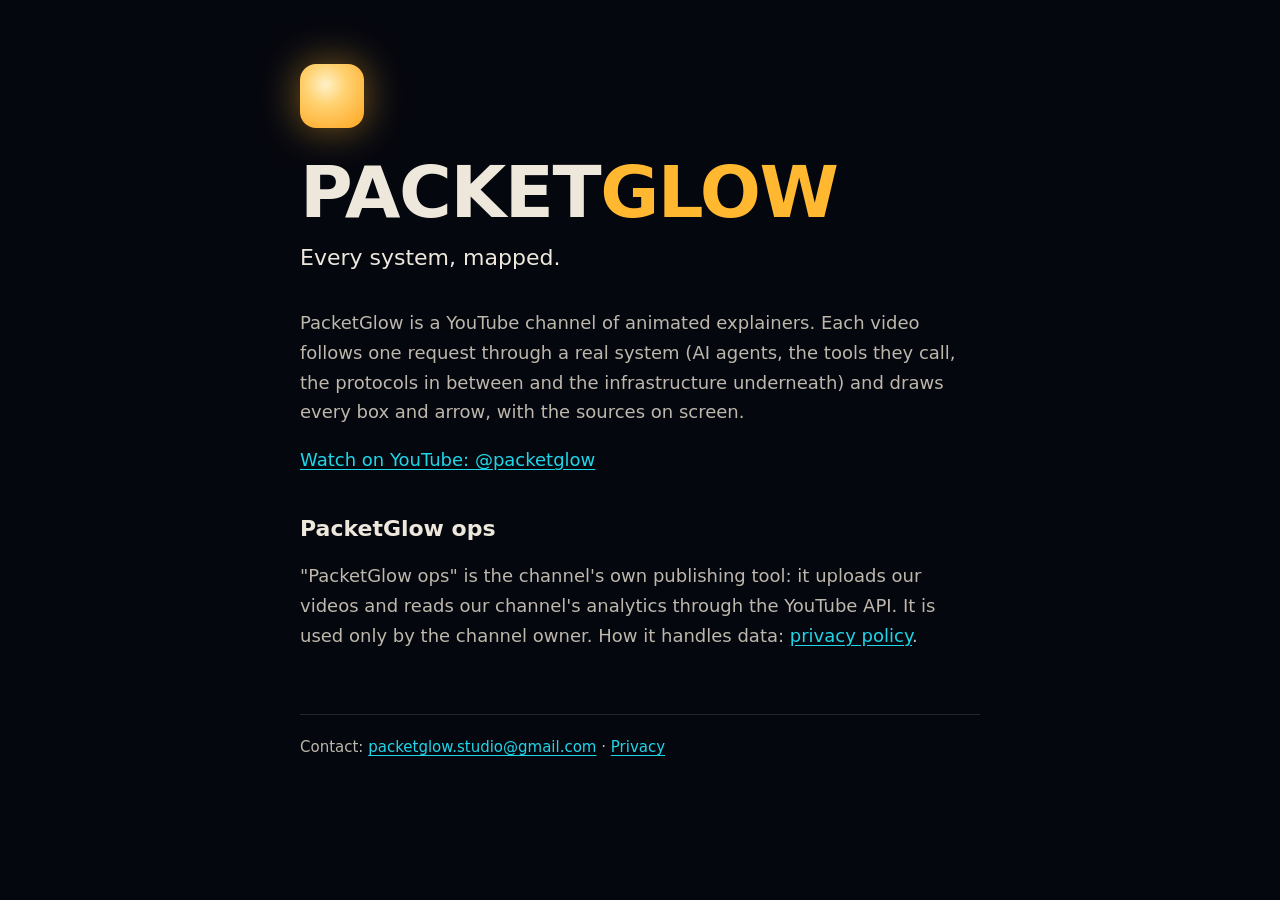
==== index.html @ 99ac0755 "PacketGlow homepage and privacy policy" ====
<!doctype html>
<html lang="en">
<head>
<meta charset="utf-8"><meta name="viewport" content="width=device-width, initial-scale=1">
<title>PacketGlow · Every system, mapped</title>
<meta name="description" content="Animated explainers that follow one request through AI agents, protocols and the systems underneath, with every source on screen.">
<link rel="stylesheet" href="style.css">
</head>
<body>
<div class="mark" aria-hidden="true"></div>
<h1>Packet<b>glow</b></h1>
<p class="lede">Every system, mapped.</p>
<p>PacketGlow is a YouTube channel of animated explainers. Each video follows one request through a real system (AI agents,
the tools they call, the protocols in between and the infrastructure underneath) and draws every box and arrow, with the
sources on screen.</p>
<p><a href="https://www.youtube.com/@packetglow">Watch on YouTube: @packetglow</a></p>
<h2>PacketGlow ops</h2>
<p>"PacketGlow ops" is the channel's own publishing tool: it uploads our videos and reads our channel's analytics through
the YouTube API. It is used only by the channel owner. How it handles data: <a href="privacy/">privacy policy</a>.</p>
<footer>Contact: <a href="mailto:packetglow.studio@gmail.com">packetglow.studio@gmail.com</a> · <a href="privacy/">Privacy</a></footer>
</body>
</html>
---- style.css ----
:root { --bg: #05070F; --ink: #EEE8DC; --ink-2: #BDB7AC; --amber: #FFB830; --cyan: #1FD6E8; --hair: rgba(238,232,220,.14); }
* { box-sizing: border-box; }
html { background: var(--bg); color: var(--ink); }
body { margin: 0 auto; max-width: 720px; padding: 64px 20px 96px; font: 18px/1.65 "IBM Plex Sans", system-ui, -apple-system, sans-serif; }
a { color: var(--cyan); text-underline-offset: 3px; }
h1 { font: 900 clamp(40px, 9vw, 72px)/1 Archivo, system-ui, sans-serif; letter-spacing: -.02em; text-transform: uppercase; margin: 0 0 12px; }
h1 b { color: var(--amber); }
h2 { font: 800 22px/1.3 Archivo, system-ui, sans-serif; margin: 40px 0 8px; }
p, li { color: var(--ink-2); }
strong { color: var(--ink); }
.lede { font-size: 22px; color: var(--ink); margin: 0 0 32px; }
.mark { width: 64px; height: 64px; border-radius: 16px; background: radial-gradient(circle at 40% 32%, #FFF1C9, #FFD271 35%, #FFA41F);
  box-shadow: 0 0 40px rgba(255,184,48,.5); margin-bottom: 28px; }
footer { margin-top: 64px; padding-top: 20px; border-top: 1px solid var(--hair); font-size: 15px; color: var(--ink-2); }
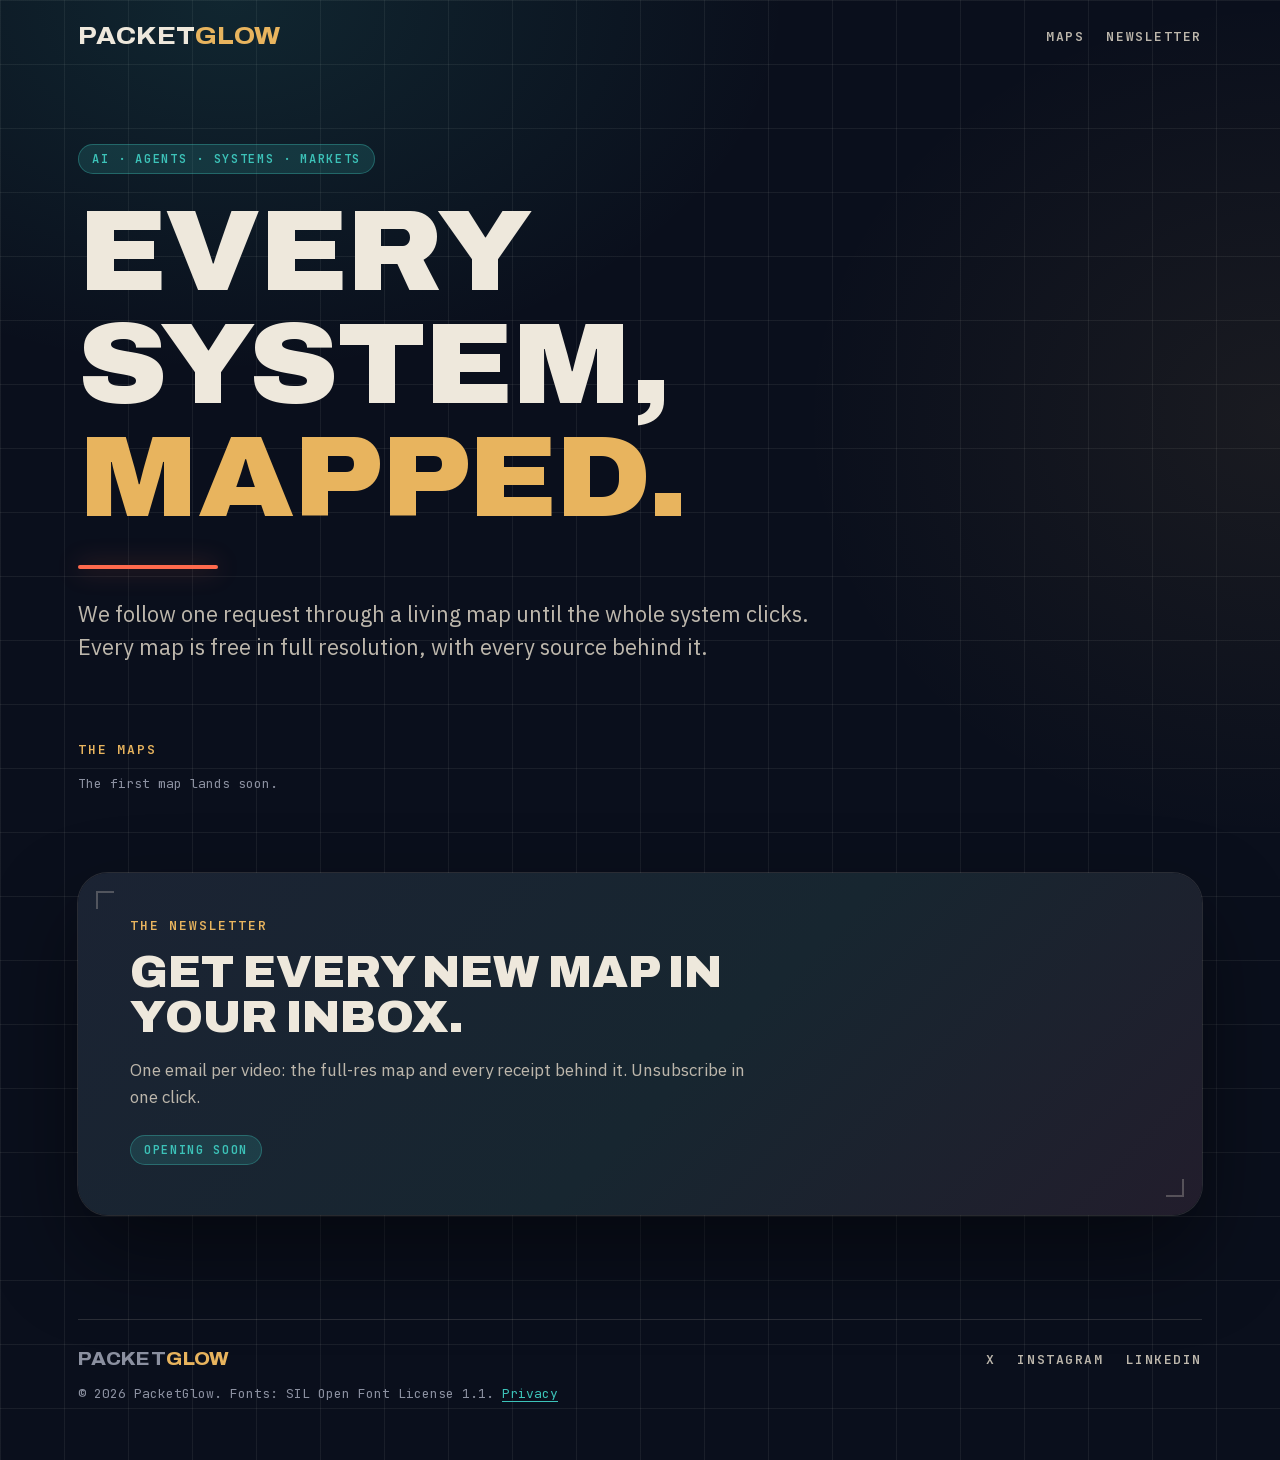
==== commit caefca71: "Channel site from youtube-explainer main (77022d5): homepage, privacy, 404, sitemap Co-Authored-By: " ====
--- a/index.html
+++ b/index.html
@@ -1,22 +1,43 @@
 <!doctype html>
 <html lang="en">
 <head>
-<meta charset="utf-8"><meta name="viewport" content="width=device-width, initial-scale=1">
-<title>PacketGlow · Every system, mapped</title>
-<meta name="description" content="Animated explainers that follow one request through AI agents, protocols and the systems underneath, with every source on screen.">
+<meta charset="utf-8">
+<meta name="viewport" content="width=device-width, initial-scale=1">
+<title>PacketGlow: Every system, mapped.</title>
+<meta name="description" content="We follow one request through a living map until the whole system clicks.">
+<link rel="canonical" href="https://packetglow.github.io/">
+<meta name="theme-color" content="#0A0F1C">
+<meta property="og:site_name" content="PacketGlow">
+<meta property="og:type" content="website">
+<meta property="og:title" content="PacketGlow: Every system, mapped.">
+<meta property="og:description" content="We follow one request through a living map until the whole system clicks.">
+<meta property="og:url" content="https://packetglow.github.io/">
+<meta name="twitter:card" content="summary">
+<link rel="icon" href="data:image/svg+xml,%3Csvg xmlns='http://www.w3.org/2000/svg' viewBox='0 0 64 64'%3E%3Crect width='64' height='64' rx='16' fill='%230A0F1C'/%3E%3Cpath d='M12 44 C28 44 24 20 40 20 H52' fill='none' stroke='%239AA0B2' stroke-width='5' stroke-linecap='round'/%3E%3Ccircle cx='40' cy='20' r='8' fill='%23E8B45E'/%3E%3C/svg%3E">
+<link rel="stylesheet" href="fonts/fonts.css">
 <link rel="stylesheet" href="style.css">
 </head>
 <body>
-<div class="mark" aria-hidden="true"></div>
-<h1>Packet<b>glow</b></h1>
-<p class="lede">Every system, mapped.</p>
-<p>PacketGlow is a YouTube channel of animated explainers. Each video follows one request through a real system (AI agents,
-the tools they call, the protocols in between and the infrastructure underneath) and draws every box and arrow, with the
-sources on screen.</p>
-<p><a href="https://www.youtube.com/@packetglow">Watch on YouTube: @packetglow</a></p>
-<h2>PacketGlow ops</h2>
-<p>"PacketGlow ops" is the channel's own publishing tool: it uploads our videos and reads our channel's analytics through
-the YouTube API. It is used only by the channel owner. How it handles data: <a href="privacy/">privacy policy</a>.</p>
-<footer>Contact: <a href="mailto:packetglow.studio@gmail.com">packetglow.studio@gmail.com</a> · <a href="privacy/">Privacy</a></footer>
+<header class="top wrap"><a class="mark" href="">Packet<i>glow</i></a><nav class="nav"><a href="">Maps</a><a href="#newsletter">Newsletter</a></nav></header>
+<main class="wrap">
+  <section class="hero">
+    <span class="chip">AI · agents · systems · markets</span>
+    <h1 class="display">Every system, <span class="a1">mapped.</span></h1>
+    <div class="rule"></div>
+    <p class="lede">We follow one request through a living map until the whole system clicks. Every map is free in full resolution, with every source behind it.</p>
+  </section>
+  <section class="eps"><h2 class="label">The maps</h2><p class="fine">The first map lands soon.</p></section>
+  <section class="news" id="newsletter"><div class="corners"></div>
+  <h2 class="label">The newsletter</h2>
+  <p class="news-h">Get every new map in your inbox.</p>
+  <p>One email per video: the full-res map and every receipt behind it. Unsubscribe in one click.</p>
+  <p class="soon"><span class="chip">Opening soon</span></p>
+</section>
+</main>
+<footer class="foot wrap">
+  <a class="mark small" href="">Packet<i>glow</i></a>
+  <nav class="nav"><a href="https://x.com/packetglow" rel="noopener">X</a><a href="https://www.instagram.com/packetglow/" rel="noopener">Instagram</a><a href="https://www.linkedin.com/company/packetglow/" rel="noopener">LinkedIn</a></nav>
+  <p class="fine">&copy; 2026 PacketGlow. Fonts: SIL Open Font License 1.1. <a href="privacy/">Privacy</a></p>
+</footer>
 </body>
 </html>
--- a/fonts/fonts.css
+++ b/fonts/fonts.css
@@ -0,0 +1,78 @@
+/* Generated by studio/tools/fetch_fonts.py — fonts are SIL OFL 1.1 (see OFL.txt). latin subset only. */
+@font-face {
+  font-family: 'Archivo';
+  font-style: normal;
+  font-weight: 100 900;
+  font-stretch: 62% 125%;
+  font-display: swap;
+  src: url(./Archivo-normal-k3kQo8UDI-.woff2) format('woff2');
+  unicode-range: U+0000-00FF, U+0131, U+0152-0153, U+02BB-02BC, U+02C6, U+02DA, U+02DC, U+0304, U+0308, U+0329, U+2000-206F, U+20AC, U+2122, U+2191, U+2193, U+2212, U+2215, U+FEFF, U+FFFD;
+}
+@font-face {
+  font-family: 'Bodoni Moda';
+  font-style: italic;
+  font-weight: 500 800;
+  font-display: swap;
+  src: url(./BodoniModa-italic-aFTS7PxzY3.woff2) format('woff2');
+  unicode-range: U+0000-00FF, U+0131, U+0152-0153, U+02BB-02BC, U+02C6, U+02DA, U+02DC, U+0304, U+0308, U+0329, U+2000-206F, U+20AC, U+2122, U+2191, U+2193, U+2212, U+2215, U+FEFF, U+FFFD;
+}
+@font-face {
+  font-family: 'IBM Plex Sans';
+  font-style: normal;
+  font-weight: 400;
+  font-stretch: 100%;
+  font-display: swap;
+  src: url(./IBMPlexSans-normal-zYXzKVElMY.woff2) format('woff2');
+  unicode-range: U+0000-00FF, U+0131, U+0152-0153, U+02BB-02BC, U+02C6, U+02DA, U+02DC, U+0304, U+0308, U+0329, U+2000-206F, U+20AC, U+2122, U+2191, U+2193, U+2212, U+2215, U+FEFF, U+FFFD;
+}
+@font-face {
+  font-family: 'IBM Plex Sans';
+  font-style: normal;
+  font-weight: 500;
+  font-stretch: 100%;
+  font-display: swap;
+  src: url(./IBMPlexSans-normal-zYXzKVElMY.woff2) format('woff2');
+  unicode-range: U+0000-00FF, U+0131, U+0152-0153, U+02BB-02BC, U+02C6, U+02DA, U+02DC, U+0304, U+0308, U+0329, U+2000-206F, U+20AC, U+2122, U+2191, U+2193, U+2212, U+2215, U+FEFF, U+FFFD;
+}
+@font-face {
+  font-family: 'IBM Plex Sans';
+  font-style: normal;
+  font-weight: 600;
+  font-stretch: 100%;
+  font-display: swap;
+  src: url(./IBMPlexSans-normal-zYXzKVElMY.woff2) format('woff2');
+  unicode-range: U+0000-00FF, U+0131, U+0152-0153, U+02BB-02BC, U+02C6, U+02DA, U+02DC, U+0304, U+0308, U+0329, U+2000-206F, U+20AC, U+2122, U+2191, U+2193, U+2212, U+2215, U+FEFF, U+FFFD;
+}
+@font-face {
+  font-family: 'IBM Plex Sans';
+  font-style: normal;
+  font-weight: 700;
+  font-stretch: 100%;
+  font-display: swap;
+  src: url(./IBMPlexSans-normal-zYXzKVElMY.woff2) format('woff2');
+  unicode-range: U+0000-00FF, U+0131, U+0152-0153, U+02BB-02BC, U+02C6, U+02DA, U+02DC, U+0304, U+0308, U+0329, U+2000-206F, U+20AC, U+2122, U+2191, U+2193, U+2212, U+2215, U+FEFF, U+FFFD;
+}
+@font-face {
+  font-family: 'JetBrains Mono';
+  font-style: normal;
+  font-weight: 400;
+  font-display: swap;
+  src: url(./JetBrainsMono-normal-tDbv2o-flE.woff2) format('woff2');
+  unicode-range: U+0000-00FF, U+0131, U+0152-0153, U+02BB-02BC, U+02C6, U+02DA, U+02DC, U+0304, U+0308, U+0329, U+2000-206F, U+20AC, U+2122, U+2191, U+2193, U+2212, U+2215, U+FEFF, U+FFFD;
+}
+@font-face {
+  font-family: 'JetBrains Mono';
+  font-style: normal;
+  font-weight: 600;
+  font-display: swap;
+  src: url(./JetBrainsMono-normal-tDbv2o-flE.woff2) format('woff2');
+  unicode-range: U+0000-00FF, U+0131, U+0152-0153, U+02BB-02BC, U+02C6, U+02DA, U+02DC, U+0304, U+0308, U+0329, U+2000-206F, U+20AC, U+2122, U+2191, U+2193, U+2212, U+2215, U+FEFF, U+FFFD;
+}
+@font-face {
+  font-family: 'JetBrains Mono';
+  font-style: normal;
+  font-weight: 800;
+  font-display: swap;
+  src: url(./JetBrainsMono-normal-tDbv2o-flE.woff2) format('woff2');
+  unicode-range: U+0000-00FF, U+0131, U+0152-0153, U+02BB-02BC, U+02C6, U+02DA, U+02DC, U+0304, U+0308, U+0329, U+2000-206F, U+20AC, U+2122, U+2191, U+2193, U+2212, U+2215, U+FEFF, U+FFFD;
+}
--- a/style.css
+++ b/style.css
@@ -1,14 +1,146 @@
-:root { --bg: #05070F; --ink: #EEE8DC; --ink-2: #BDB7AC; --amber: #FFB830; --cyan: #1FD6E8; --hair: rgba(238,232,220,.14); }
+/* Channel site. Same tokens and fonts as the video engine (studio/engine/core.css, docs/BRAND.md):
+   indigo night, pearl ink, gulf teal, sand amber, break coral. */
+:root {
+  --paper: #0A0F1C; --paper-2: #111A2B; --paper-3: #18233A;
+  --ink: #EEE8DC; --ink-2: #BDB7AC; --ink-3: #8B90A0; --hair: rgba(238,232,220,.14); --hair-2: rgba(238,232,220,.07);
+  --gulf: #3CC2B8; --gulf-soft: rgba(60,194,184,.16);
+  --sand: #E8B45E; --sand-soft: rgba(232,180,94,.14);
+  --break: #FF6A4D; --lilac: #A99BFF;
+  --pearl-a: #1B2333; --pearl-b: #172630; --pearl-c: #221D2C;
+  --f-display: "Archivo", "Helvetica Neue", Arial, sans-serif;
+  --f-text: "IBM Plex Sans", system-ui, sans-serif;
+  --f-mono: "JetBrains Mono", ui-monospace, Menlo, monospace;
+  --gutter: 28px;
+}
 * { box-sizing: border-box; }
-html { background: var(--bg); color: var(--ink); }
-body { margin: 0 auto; max-width: 720px; padding: 64px 20px 96px; font: 18px/1.65 "IBM Plex Sans", system-ui, -apple-system, sans-serif; }
-a { color: var(--cyan); text-underline-offset: 3px; }
-h1 { font: 900 clamp(40px, 9vw, 72px)/1 Archivo, system-ui, sans-serif; letter-spacing: -.02em; text-transform: uppercase; margin: 0 0 12px; }
-h1 b { color: var(--amber); }
-h2 { font: 800 22px/1.3 Archivo, system-ui, sans-serif; margin: 40px 0 8px; }
-p, li { color: var(--ink-2); }
-strong { color: var(--ink); }
-.lede { font-size: 22px; color: var(--ink); margin: 0 0 32px; }
-.mark { width: 64px; height: 64px; border-radius: 16px; background: radial-gradient(circle at 40% 32%, #FFF1C9, #FFD271 35%, #FFA41F);
-  box-shadow: 0 0 40px rgba(255,184,48,.5); margin-bottom: 28px; }
-footer { margin-top: 64px; padding-top: 20px; border-top: 1px solid var(--hair); font-size: 15px; color: var(--ink-2); }
+html { -webkit-text-size-adjust: 100%; color-scheme: dark; }
+body { margin: 0; min-height: 100vh; color: var(--ink); font: 400 17px/1.6 var(--f-text);
+  -webkit-font-smoothing: antialiased; overflow-wrap: break-word;
+  background:
+    radial-gradient(900px 600px at 18% 0, rgba(60,194,184,.13), transparent 62%) no-repeat,
+    radial-gradient(800px 700px at 100% 420px, rgba(232,180,94,.07), transparent 60%) no-repeat,
+    linear-gradient(var(--hair-2) 1px, transparent 1px) 0 0 / 64px 64px,
+    linear-gradient(90deg, var(--hair-2) 1px, transparent 1px) 0 0 / 64px 64px,
+    var(--paper); }
+a { color: var(--gulf); text-decoration-thickness: 1px; text-underline-offset: 3px; }
+a:hover { color: var(--sand); }
+:focus-visible { outline: 2px solid var(--sand); outline-offset: 3px; border-radius: 6px; }
+img { display: block; max-width: 100%; height: auto; }
+.wrap { width: 100%; max-width: 1180px; margin: 0 auto; padding-left: var(--gutter); padding-right: var(--gutter); }
+.sr { position: absolute; width: 1px; height: 1px; overflow: hidden; clip: rect(0 0 0 0); white-space: nowrap; }
+
+/* ---------- header / footer ---------- */
+.top { display: flex; align-items: center; justify-content: space-between; gap: 16px; padding-top: 24px; padding-bottom: 24px; }
+.mark { font: 800 24px/1 var(--f-display); font-stretch: 112%; letter-spacing: .02em; text-transform: uppercase;
+  color: var(--ink); text-decoration: none; white-space: nowrap; }
+.mark i { font-style: normal; color: var(--sand); }
+.mark:hover { color: var(--ink); }
+.mark.small { font-size: 18px; color: var(--ink-3); }
+.nav { display: flex; flex-wrap: wrap; gap: 10px 22px; font: 600 13px/1 var(--f-mono); letter-spacing: .12em; text-transform: uppercase; }
+.nav a { color: var(--ink-2); text-decoration: none; }
+.nav a:hover { color: var(--sand); }
+.foot { display: flex; flex-wrap: wrap; align-items: center; justify-content: space-between; gap: 16px 28px;
+  margin-top: 104px; padding-bottom: 56px; }
+.foot::before { content: ""; flex-basis: 100%; height: 1px; margin-bottom: 14px; background: var(--hair); }
+.foot .fine { margin: 0; flex-basis: 100%; }
+
+/* ---------- type ---------- */
+.chip { display: inline-flex; align-items: center; gap: 10px; font: 600 12px/1 var(--f-mono); letter-spacing: .14em; text-transform: uppercase;
+  color: var(--gulf); padding: 9px 14px; border-radius: 999px; background: var(--gulf-soft); box-shadow: inset 0 0 0 1px rgba(60,194,184,.35); }
+.display { font-family: var(--f-display); font-weight: 900; font-stretch: 108%; letter-spacing: -.01em; line-height: .98;
+  text-transform: uppercase; margin: 22px 0 0; text-wrap: balance; }
+.a1 { color: var(--sand); } .a2 { color: var(--gulf); } .a3 { color: var(--break); }
+.rule { width: 140px; height: 4px; border-radius: 2px; margin: 30px 0 28px; background: var(--break); box-shadow: 0 0 24px rgba(255,106,77,.45); }
+.lede { margin: 22px 0 0; max-width: 780px; font-size: clamp(18px, 2.1vw, 22px); line-height: 1.5; color: var(--ink-2); }
+.rule + .lede { margin-top: 0; }
+.label { margin: 0 0 18px; font: 600 13px/1 var(--f-mono); letter-spacing: .14em; text-transform: uppercase; color: var(--sand); }
+.fine { font: 500 13px/1.5 var(--f-mono); color: var(--ink-3); }
+.note { margin: 22px 0 0; max-width: 780px; padding: 14px 18px; border-radius: 14px; font-size: 15px; line-height: 1.5;
+  background: var(--sand-soft); box-shadow: inset 0 0 0 1px rgba(232,180,94,.3); }
+.btn { display: inline-flex; align-items: center; justify-content: center; gap: 10px; padding: 15px 22px; border: 0; border-radius: 999px;
+  font: 700 14px/1 var(--f-mono); letter-spacing: .08em; text-transform: uppercase; text-decoration: none; cursor: pointer;
+  color: var(--paper); background: var(--sand); box-shadow: 0 0 32px rgba(232,180,94,.22); }
+.btn:hover { color: var(--paper); background: #F2C67A; }
+.btn.ghost { color: var(--ink); background: transparent; box-shadow: inset 0 0 0 1px var(--hair); }
+.btn.ghost:hover { color: var(--sand); box-shadow: inset 0 0 0 1px var(--sand); }
+
+/* ---------- index ---------- */
+.hero { padding: 72px 0 80px; }
+.hero .display { font-size: clamp(46px, 9vw, 116px); max-width: 1000px; }
+.grid { display: grid; grid-template-columns: repeat(auto-fill, minmax(min(100%, 330px), 1fr)); gap: 26px; }
+.card { display: flex; flex-direction: column; overflow: hidden; border-radius: 20px; color: var(--ink); text-decoration: none;
+  background: rgba(17,26,43,.78); box-shadow: 0 0 0 1px var(--hair), 0 24px 60px rgba(0,0,0,.35); transition: transform .2s, box-shadow .2s; }
+.card:hover { color: var(--ink); transform: translateY(-3px); box-shadow: 0 0 0 1px var(--sand), 0 28px 70px rgba(0,0,0,.45); }
+.card img, .card .noimg { width: 100%; aspect-ratio: 16 / 9; object-fit: cover; background: var(--paper-3); }
+.card .noimg { display: grid; place-items: center; font: 600 12px/1 var(--f-mono); letter-spacing: .14em; text-transform: uppercase;
+  color: var(--ink-3); background: radial-gradient(60% 80% at 50% 50%, rgba(60,194,184,.12), transparent), var(--paper-2); }
+.card .body { padding: 18px 22px 24px; }
+.card h3 { margin: 6px 0 10px; font: 800 23px/1.08 var(--f-display); font-stretch: 104%; text-transform: uppercase; }
+.card p { margin: 0; font-size: 15px; line-height: 1.5; color: var(--ink-2); }
+
+/* ---------- episode ---------- */
+.crumbs { margin: 4px 0 30px; font: 600 13px/1 var(--f-mono); letter-spacing: .12em; text-transform: uppercase; }
+.crumbs a { color: var(--ink-3); text-decoration: none; }
+.crumbs a:hover { color: var(--sand); }
+.ep .display { font-size: clamp(34px, 5.6vw, 66px); max-width: 1000px; }
+.poster { margin: 44px 0 0; }
+.poster .img { display: block; overflow: hidden; border-radius: 20px; background: var(--paper-2);
+  box-shadow: 0 0 0 1px var(--hair), 0 0 80px -20px rgba(60,194,184,.35), 0 34px 90px rgba(0,0,0,.55); }
+.poster figcaption { display: flex; flex-wrap: wrap; align-items: center; gap: 14px 18px; margin-top: 22px; }
+.cols { display: grid; grid-template-columns: minmax(0, 5fr) minmax(0, 7fr); gap: 56px; margin-top: 72px; }
+.list { margin: 0; padding: 0; list-style: none; }
+.list li { border-top: 1px solid var(--hair-2); }
+.list li:last-child { border-bottom: 1px solid var(--hair-2); }
+.chapters li > * { display: flex; gap: 18px; padding: 13px 0; color: var(--ink); text-decoration: none; }
+.chapters a:hover { color: var(--sand); }
+.chapters .ts { min-width: 3.2em; font: 600 14px/1.75 var(--f-mono); color: var(--sand); }
+.stats { margin: 16px 0 0; }
+.sources { counter-reset: src; }
+.sources li { position: relative; padding: 13px 0 13px 44px; counter-increment: src; }
+.sources li::before { content: counter(src, decimal-leading-zero); position: absolute; left: 0; top: 13px;
+  font: 600 13px/1.85 var(--f-mono); color: var(--ink-3); }
+.sources .host { display: block; font: 500 13px/1.5 var(--f-mono); color: var(--ink-3); }
+.sources .k { margin-right: 12px; font: 600 11px/1 var(--f-mono); letter-spacing: .12em; text-transform: uppercase; color: var(--gulf); }
+.sources blockquote { margin: 8px 0 2px; padding-left: 14px; border-left: 2px solid var(--sand); color: var(--ink-2); font-style: italic; }
+.links { margin-top: 64px; }
+.links .note { margin: 0 0 16px; }
+.links li { padding: 13px 0; }
+.tag { margin-left: 10px; padding: 4px 8px; border-radius: 6px; font: 600 11px/1 var(--f-mono); letter-spacing: .1em; text-transform: uppercase;
+  color: var(--sand); background: var(--sand-soft); vertical-align: 2px; }
+
+/* ---------- newsletter (the pearl rule card) ---------- */
+.news { position: relative; margin-top: 80px; padding: 46px 52px 50px; border-radius: 30px;
+  background: linear-gradient(135deg, var(--pearl-a), var(--pearl-b) 55%, var(--pearl-c));
+  box-shadow: 0 0 0 1px var(--hair), 0 40px 90px rgba(0,0,0,.45); }
+.news .corners { position: absolute; inset: 18px; pointer-events: none; }
+.news .corners::before, .news .corners::after { content: ""; position: absolute; width: 16px; height: 16px; border: 2px solid rgba(238,232,220,.26); }
+.news .corners::before { left: 0; top: 0; border-right: 0; border-bottom: 0; }
+.news .corners::after { right: 0; bottom: 0; border-left: 0; border-top: 0; }
+.news .news-h { margin: 0 0 12px; color: var(--ink); font: 900 clamp(28px, 3.8vw, 44px)/1.02 var(--f-display); font-stretch: 106%; text-transform: uppercase; }
+.news p { max-width: 640px; color: var(--ink-2); }
+.news form { display: flex; flex-wrap: wrap; gap: 12px; max-width: 580px; margin-top: 26px; }
+.news input { flex: 1 1 240px; min-width: 0; padding: 15px 20px; border: 0; border-radius: 999px; font: 500 16px/1.2 var(--f-text);
+  color: var(--ink); background: rgba(10,15,28,.72); box-shadow: inset 0 0 0 1px var(--hair); }
+.news input::placeholder { color: var(--ink-3); }
+.news input:focus { outline: none; box-shadow: inset 0 0 0 2px var(--gulf); }
+.news iframe { display: block; width: 100%; max-width: 580px; height: 64px; margin-top: 22px; border: 0; background: transparent; }
+.news .soon { margin: 24px 0 0; }
+
+@media (max-width: 820px) {
+  .cols { grid-template-columns: minmax(0, 1fr); gap: 48px; }
+}
+@media (max-width: 600px) {
+  :root { --gutter: 16px; }
+  body { font-size: 16px; }
+  .top { padding-top: 18px; padding-bottom: 18px; }
+  .mark { font-size: 20px; }
+  .nav { gap: 10px 16px; font-size: 12px; }
+  .hero { padding: 40px 0 56px; }
+  .poster { margin-top: 32px; }
+  .poster .img { border-radius: 12px; }
+  .poster .btn { flex: 1 1 100%; }
+  .news { margin-top: 64px; padding: 34px 22px 36px; border-radius: 22px; }
+  .news .corners { inset: 12px; }
+  .news .btn { flex: 1 1 100%; }
+  .foot { margin-top: 72px; }
+}
